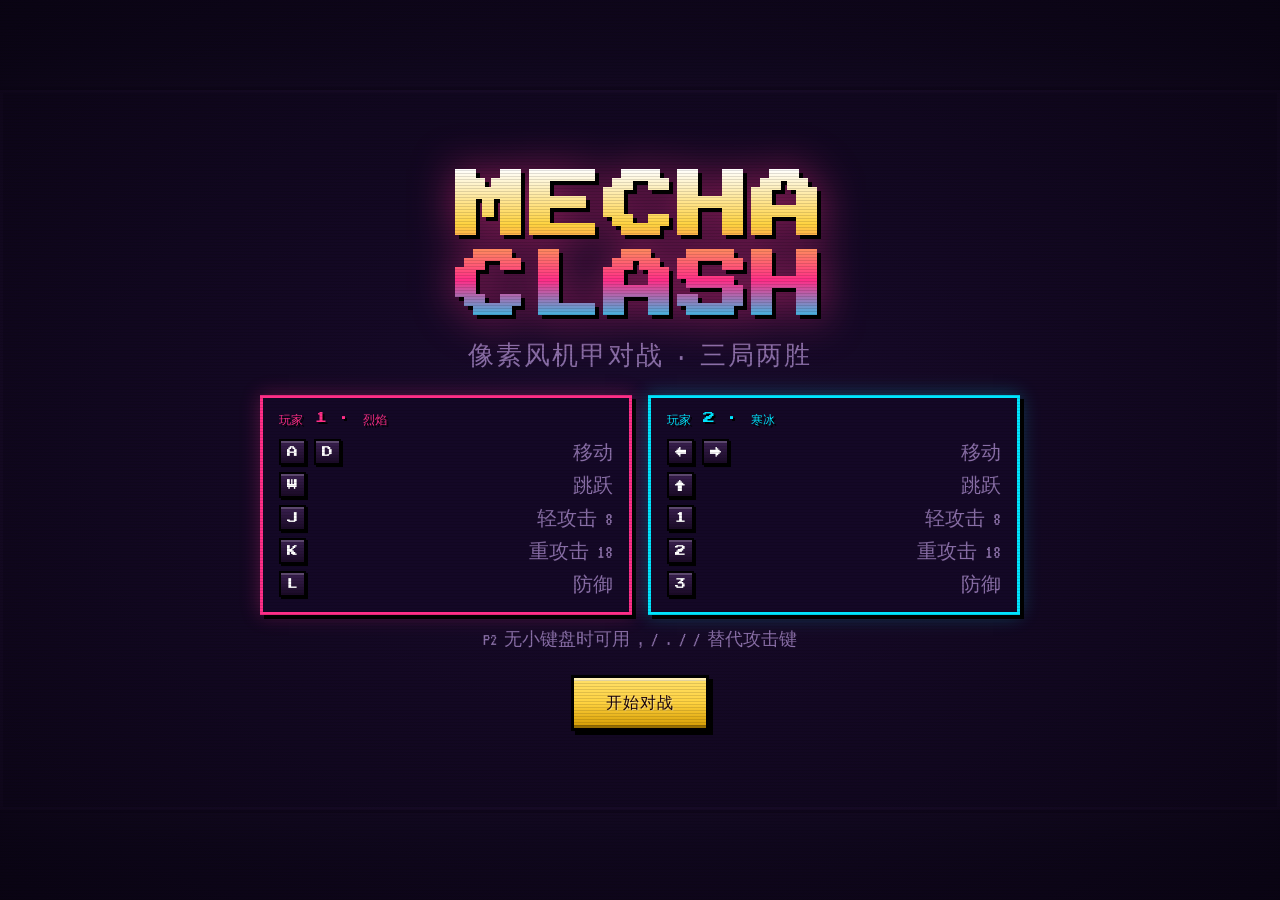
==== index.html @ 0549a58d "Add files via upload" ====
<!DOCTYPE html>
<html lang="zh-CN">
  <head>
    <meta charset="UTF-8" />
    <meta name="viewport" content="width=device-width, initial-scale=1.0" />
    <title>MECHA CLASH - 像素风机甲对战</title>
    <link rel="preconnect" href="https://fonts.googleapis.com" />
    <link rel="preconnect" href="https://fonts.gstatic.com" crossorigin />
    <link
      href="https://fonts.googleapis.com/css2?family=Press+Start+2P&family=VT323&display=swap"
      rel="stylesheet"
    />
    <link rel="stylesheet" href="css/style.css" />
  </head>
  <body>
    <div id="app">
      <!-- 游戏画布 -->
      <canvas id="game" width="960" height="540"></canvas>

      <!-- HUD 叠层 -->
      <div id="hud" class="hidden">
        <div class="hud-top">
          <!-- P1 -->
          <div class="player-hud left">
            <div class="player-name p1-color">P1 烈焰</div>
            <div class="bar hp-bar">
              <div class="bar-fill hp-fill p1" id="hp1"></div>
            </div>
            <div class="bar stam-bar">
              <div class="bar-fill stam-fill" id="stam1"></div>
            </div>
          </div>
          <!-- 中央信息 -->
          <div class="center-info">
            <div class="round-label" id="roundText">ROUND 1</div>
            <div class="win-dots">
              <span class="dot p1-color" id="dot-p1-1"></span>
              <span class="dot p1-color" id="dot-p1-2"></span>
              <span class="timer" id="timer">60</span>
              <span class="dot p2-color" id="dot-p2-1"></span>
              <span class="dot p2-color" id="dot-p2-2"></span>
            </div>
          </div>
          <!-- P2 -->
          <div class="player-hud right">
            <div class="player-name p2-color">P2 寒冰</div>
            <div class="bar hp-bar reverse">
              <div class="bar-fill hp-fill p2" id="hp2"></div>
            </div>
            <div class="bar stam-bar reverse">
              <div class="bar-fill stam-fill" id="stam2"></div>
            </div>
          </div>
        </div>

        <!-- 倒计时 -->
        <div id="countdown-overlay" class="hidden">
          <span id="countdown-text"></span>
        </div>
      </div>

      <!-- 开始界面 -->
      <div id="menu" class="screen">
        <div class="menu-inner">
          <div class="title-glow">
            <h1 class="game-title">MECHA<br />CLASH</h1>
          </div>
          <p class="subtitle">像素风机甲对战 · 三局两胜</p>

          <div class="controls-grid">
            <div class="ctrl-card p1-border">
              <div class="ctrl-title p1-color">玩家 1 · 烈焰</div>
              <div class="ctrl-row"><kbd>A</kbd><kbd>D</kbd><span>移动</span></div>
              <div class="ctrl-row"><kbd>W</kbd><span>跳跃</span></div>
              <div class="ctrl-row"><kbd>J</kbd><span>轻攻击 8</span></div>
              <div class="ctrl-row"><kbd>K</kbd><span>重攻击 18</span></div>
              <div class="ctrl-row"><kbd>L</kbd><span>防御</span></div>
            </div>
            <div class="ctrl-card p2-border">
              <div class="ctrl-title p2-color">玩家 2 · 寒冰</div>
              <div class="ctrl-row"><kbd>←</kbd><kbd>→</kbd><span>移动</span></div>
              <div class="ctrl-row"><kbd>↑</kbd><span>跳跃</span></div>
              <div class="ctrl-row"><kbd>1</kbd><span>轻攻击 8</span></div>
              <div class="ctrl-row"><kbd>2</kbd><span>重攻击 18</span></div>
              <div class="ctrl-row"><kbd>3</kbd><span>防御</span></div>
            </div>
          </div>
          <p class="hint">P2 无小键盘时可用 , / . / / 替代攻击键</p>

          <button id="start-btn" class="pixel-btn">开始对战</button>
        </div>
      </div>

      <!-- 结算界面 -->
      <div id="result" class="screen hidden">
        <div class="menu-inner">
          <h2 id="result-text" class="ko-text">K.O.</h2>
          <p id="winner-text" class="winner-text"></p>
          <div class="btn-row">
            <button id="rematch-btn" class="pixel-btn">再战一局</button>
            <button id="menu-btn" class="pixel-btn ghost">返回主菜单</button>
          </div>
        </div>
      </div>
    </div>

    <!-- 脚本按依赖顺序加载 -->
    <script src="js/constants.js"></script>
    <script src="js/InputManager.js"></script>
    <script src="js/Mecha.js"></script>
    <script src="js/PixelArt.js"></script>
    <script src="js/ParticleSystem.js"></script>
    <script src="js/Renderer.js"></script>
    <script src="js/GameEngine.js"></script>
    <script src="js/main.js"></script>
  </body>
</html>
---- css/style.css ----
/* ===== 全局重置与基础 ===== */
* {
  margin: 0;
  padding: 0;
  box-sizing: border-box;
}

:root {
  --bg: #0a0414;
  --p1: #ff2e88;
  --p2: #00e5ff;
  --gold: #ffd23f;
  --text: #f4e9ff;
  --dim: #8a6fa8;
  --hp-back: #2a1130;
  --stam: #7cff5a;
  --panel: rgba(20, 8, 38, 0.92);
  --border-light: #4a2a6a;
}

html,
body {
  width: 100%;
  height: 100%;
  background: var(--bg);
  color: var(--text);
  font-family: "VT323", monospace;
  overflow: hidden;
  -webkit-font-smoothing: none;
  font-smooth: never;
  image-rendering: pixelated;
}

#app {
  position: relative;
  width: 100vw;
  height: 100vh;
  display: flex;
  align-items: center;
  justify-content: center;
  background: radial-gradient(
      ellipse at center,
      #1a0b2e 0%,
      #0a0414 70%,
      #000000 100%
    );
}

/* 全局 CRT 扫描线 */
#app::after {
  content: "";
  position: fixed;
  inset: 0;
  pointer-events: none;
  background: repeating-linear-gradient(
    0deg,
    rgba(0, 0, 0, 0.12) 0px,
    rgba(0, 0, 0, 0.12) 1px,
    transparent 1px,
    transparent 3px
  );
  z-index: 100;
  mix-blend-mode: multiply;
}

/* ===== 画布 ===== */
#game {
  width: min(100vw, calc(100vh * 16 / 9));
  height: min(calc(100vw * 9 / 16), 100vh);
  image-rendering: pixelated;
  image-rendering: crisp-edges;
  background: #1a0b2e;
  border: 3px solid var(--border-light);
  box-shadow:
    0 0 0 3px #000,
    0 0 40px rgba(255, 46, 136, 0.25),
    0 0 80px rgba(0, 229, 255, 0.18);
}

.hidden {
  display: none !important;
}

/* ===== HUD ===== */
#hud {
  position: absolute;
  top: 50%;
  left: 50%;
  width: min(100vw, calc(100vh * 16 / 9));
  height: min(calc(100vw * 9 / 16), 100vh);
  transform: translate(-50%, -50%);
  pointer-events: none;
}

.hud-top {
  position: absolute;
  inset: 0;
  display: flex;
  justify-content: space-between;
  align-items: flex-start;
  padding: 18px 22px 0;
  gap: 12px;
}

.player-hud {
  width: 38%;
  display: flex;
  flex-direction: column;
  gap: 4px;
}
.player-hud.right {
  align-items: flex-end;
}

.player-name {
  font-family: "Press Start 2P", monospace;
  font-size: 12px;
  letter-spacing: 1px;
  text-shadow: 2px 2px 0 #000;
  margin-bottom: 2px;
}

.bar {
  width: 100%;
  height: 16px;
  background: var(--hp-back);
  border: 2px solid #000;
  box-shadow:
    inset 0 0 0 1px rgba(255, 255, 255, 0.15),
    2px 2px 0 rgba(0, 0, 0, 0.6);
  position: relative;
  overflow: hidden;
}
.bar.stam-bar {
  height: 7px;
  margin-top: 1px;
}
.bar.reverse .bar-fill {
  right: 0;
  left: auto;
}

.bar-fill {
  position: absolute;
  top: 0;
  left: 0;
  height: 100%;
  transition: width 0.12s linear;
}
.hp-fill.p1 {
  background: linear-gradient(
    180deg,
    var(--p1) 0%,
    #ff5fa8 45%,
    #b3165f 100%
  );
  box-shadow: inset 0 -3px 0 rgba(0, 0, 0, 0.35);
}
.hp-fill.p2 {
  background: linear-gradient(
    180deg,
    var(--p2) 0%,
    #7af3ff 45%,
    #0094a8 100%
  );
  box-shadow: inset 0 -3px 0 rgba(0, 0, 0, 0.35);
}
.stam-fill {
  background: linear-gradient(180deg, #b6ff8a 0%, var(--stam) 50%, #2fa81f 100%);
}

/* 中央信息 */
.center-info {
  display: flex;
  flex-direction: column;
  align-items: center;
  gap: 6px;
  padding-top: 2px;
}
.round-label {
  font-family: "Press Start 2P", monospace;
  font-size: 11px;
  color: var(--gold);
  text-shadow: 2px 2px 0 #000;
  letter-spacing: 1px;
}
.win-dots {
  display: flex;
  align-items: center;
  gap: 8px;
}
.dot {
  width: 12px;
  height: 12px;
  background: #1a0a24;
  border: 2px solid #000;
  box-shadow: inset 0 0 0 1px rgba(255, 255, 255, 0.1);
  transform: rotate(45deg);
}
.dot.on.p1-color {
  background: var(--p1);
  box-shadow: 0 0 8px var(--p1);
}
.dot.on.p2-color {
  background: var(--p2);
  box-shadow: 0 0 8px var(--p2);
}
.timer {
  font-family: "Press Start 2P", monospace;
  font-size: 18px;
  color: var(--text);
  text-shadow: 2px 2px 0 #000;
  min-width: 34px;
  text-align: center;
}

/* 倒计时 */
#countdown-overlay {
  position: absolute;
  inset: 0;
  display: flex;
  align-items: center;
  justify-content: center;
  pointer-events: none;
  z-index: 40;
}
#countdown-text {
  font-family: "Press Start 2P", monospace;
  font-size: 160px;
  color: var(--gold);
  text-shadow:
    6px 6px 0 #000,
    0 0 40px rgba(255, 210, 63, 0.9),
    0 0 80px rgba(255, 46, 136, 0.5);
  letter-spacing: 4px;
}
#countdown-text.pop {
  animation: countdownPop 0.6s cubic-bezier(0.34, 1.56, 0.64, 1);
}
@keyframes countdownPop {
  0% {
    transform: scale(2.4);
    opacity: 0;
  }
  50% {
    transform: scale(1.1);
    opacity: 1;
  }
  100% {
    transform: scale(1);
    opacity: 1;
  }
}

.p1-color {
  color: var(--p1);
}
.p2-color {
  color: var(--p2);
}

/* ===== 全屏界面（菜单/结算） ===== */
.screen {
  position: absolute;
  inset: 0;
  display: flex;
  align-items: center;
  justify-content: center;
  background: radial-gradient(
    ellipse at center,
    rgba(26, 11, 46, 0.82) 0%,
    rgba(10, 4, 20, 0.96) 100%
  );
  z-index: 50;
  pointer-events: auto;
  padding: 20px;
}
.menu-inner {
  display: flex;
  flex-direction: column;
  align-items: center;
  gap: 18px;
  max-width: 760px;
  width: 100%;
}

/* 标题 */
.title-glow {
  text-align: center;
  animation: titleBreathe 2.4s ease-in-out infinite;
}
.game-title {
  font-family: "Press Start 2P", monospace;
  font-size: clamp(34px, 7vw, 72px);
  line-height: 1.1;
  letter-spacing: 2px;
  background: linear-gradient(
    180deg,
    #fff 0%,
    var(--gold) 35%,
    var(--p1) 70%,
    var(--p2) 100%
  );
  -webkit-background-clip: text;
  background-clip: text;
  -webkit-text-fill-color: transparent;
  filter: drop-shadow(4px 4px 0 #000) drop-shadow(0 0 20px rgba(255, 46, 136, 0.5));
}
@keyframes titleBreathe {
  0%,
  100% {
    transform: scale(1);
  }
  50% {
    transform: scale(1.04);
  }
}
.subtitle {
  font-family: "VT323", monospace;
  font-size: 26px;
  color: var(--dim);
  letter-spacing: 2px;
  margin-top: -8px;
}

/* 操作卡片 */
.controls-grid {
  display: grid;
  grid-template-columns: 1fr 1fr;
  gap: 16px;
  width: 100%;
  margin-top: 4px;
}
.ctrl-card {
  background: var(--panel);
  border: 3px solid var(--border-light);
  padding: 14px 16px;
  display: flex;
  flex-direction: column;
  gap: 6px;
  box-shadow: 4px 4px 0 rgba(0, 0, 0, 0.6);
}
.ctrl-card.p1-border {
  border-color: var(--p1);
  box-shadow: 4px 4px 0 #000, 0 0 18px rgba(255, 46, 136, 0.3);
}
.ctrl-card.p2-border {
  border-color: var(--p2);
  box-shadow: 4px 4px 0 #000, 0 0 18px rgba(0, 229, 255, 0.3);
}
.ctrl-title {
  font-family: "Press Start 2P", monospace;
  font-size: 12px;
  margin-bottom: 4px;
  text-shadow: 2px 2px 0 #000;
}
.ctrl-row {
  display: flex;
  align-items: center;
  gap: 8px;
  font-size: 22px;
  color: var(--text);
}
.ctrl-row span {
  margin-left: auto;
  color: var(--dim);
  font-size: 20px;
}
kbd {
  display: inline-block;
  min-width: 26px;
  height: 26px;
  padding: 0 6px;
  font-family: "Press Start 2P", monospace;
  font-size: 11px;
  line-height: 24px;
  text-align: center;
  color: #fff;
  background: linear-gradient(180deg, #3a2050 0%, #1a0a26 100%);
  border: 2px solid #000;
  box-shadow:
    inset 0 2px 0 rgba(255, 255, 255, 0.18),
    2px 2px 0 #000;
}
.hint {
  font-size: 18px;
  color: var(--dim);
  margin-top: -6px;
}

/* 像素按钮 */
.pixel-btn {
  font-family: "Press Start 2P", monospace;
  font-size: 16px;
  color: #1a0410;
  background: linear-gradient(180deg, #ffe06b 0%, var(--gold) 50%, #d49a00 100%);
  border: 3px solid #000;
  padding: 14px 32px;
  cursor: pointer;
  letter-spacing: 1px;
  box-shadow:
    inset 0 3px 0 rgba(255, 255, 255, 0.5),
    inset 0 -3px 0 rgba(0, 0, 0, 0.3),
    4px 4px 0 #000;
  transition: transform 0.08s, box-shadow 0.08s;
  text-shadow: 1px 1px 0 rgba(255, 255, 255, 0.3);
  margin-top: 6px;
}
.pixel-btn:hover {
  transform: translate(-2px, -2px);
  box-shadow:
    inset 0 3px 0 rgba(255, 255, 255, 0.5),
    inset 0 -3px 0 rgba(0, 0, 0, 0.3),
    6px 6px 0 #000,
    0 0 20px rgba(255, 210, 63, 0.6);
}
.pixel-btn:active {
  transform: translate(2px, 2px);
  box-shadow:
    inset 0 3px 0 rgba(255, 255, 255, 0.3),
    2px 2px 0 #000;
}
.pixel-btn.ghost {
  background: linear-gradient(180deg, #3a2050 0%, #1a0a26 100%);
  color: var(--text);
  box-shadow:
    inset 0 3px 0 rgba(255, 255, 255, 0.12),
    inset 0 -3px 0 rgba(0, 0, 0, 0.4),
    4px 4px 0 #000;
}
.pixel-btn.ghost:hover {
  box-shadow:
    inset 0 3px 0 rgba(255, 255, 255, 0.12),
    inset 0 -3px 0 rgba(0, 0, 0, 0.4),
    6px 6px 0 #000,
    0 0 18px rgba(138, 111, 168, 0.5);
}

/* 结算界面 */
.ko-text {
  font-family: "Press Start 2P", monospace;
  font-size: clamp(48px, 10vw, 110px);
  color: var(--gold);
  text-shadow:
    6px 6px 0 #000,
    0 0 40px rgba(255, 210, 63, 0.8);
  letter-spacing: 4px;
}
.ko-text.pop {
  animation: koPop 0.6s cubic-bezier(0.34, 1.56, 0.64, 1);
}
@keyframes koPop {
  0% {
    transform: scale(0) rotate(-20deg);
    opacity: 0;
  }
  60% {
    transform: scale(1.3) rotate(5deg);
  }
  100% {
    transform: scale(1) rotate(0);
    opacity: 1;
  }
}
.winner-text {
  font-size: 30px;
  color: var(--text);
  letter-spacing: 1px;
  text-shadow: 2px 2px 0 #000;
}
.btn-row {
  display: flex;
  gap: 16px;
  flex-wrap: wrap;
  justify-content: center;
  margin-top: 10px;
}

/* 窄屏提示 */
@media (max-width: 640px) {
  .controls-grid {
    grid-template-columns: 1fr;
  }
  .ctrl-row {
    font-size: 18px;
  }
}
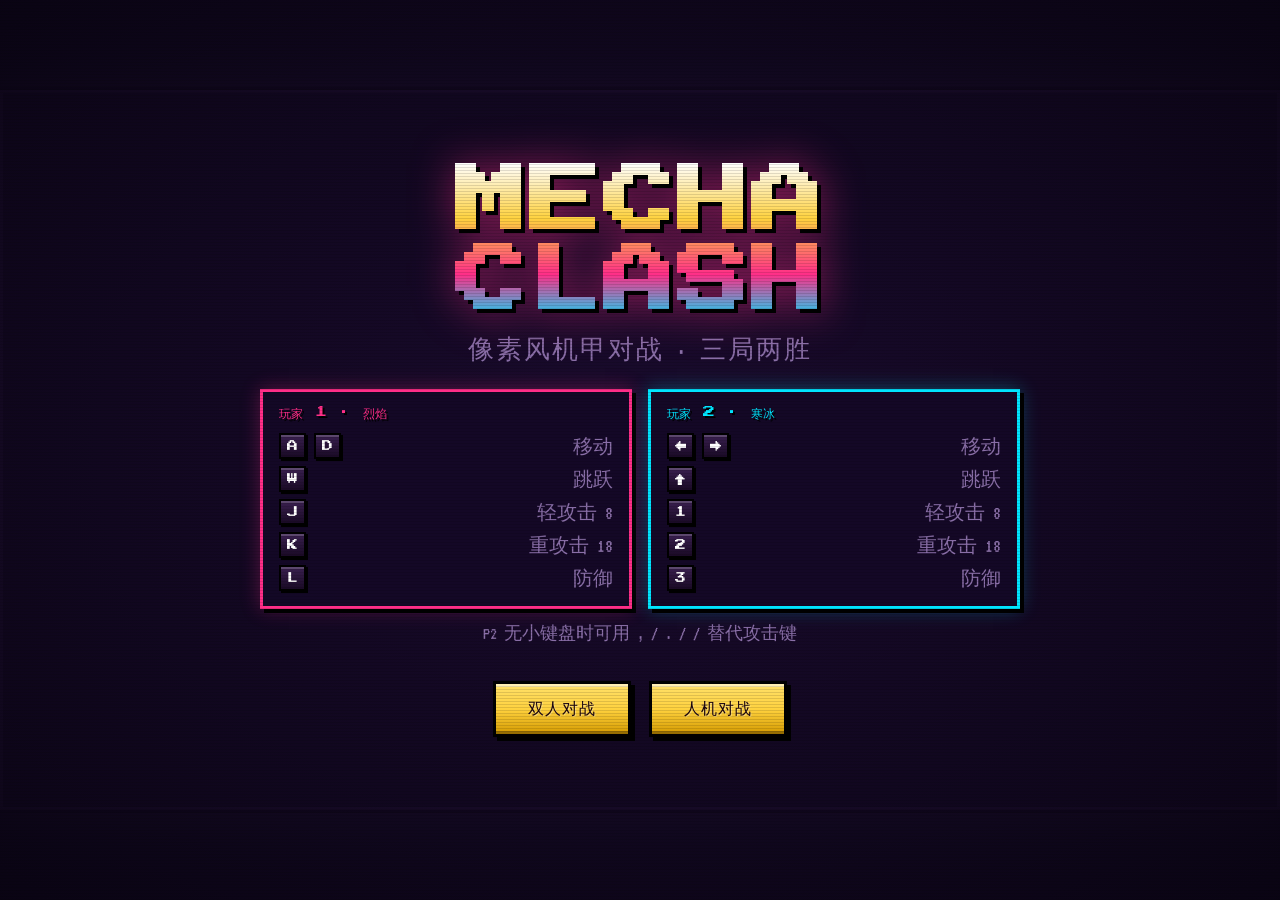
==== commit bcb291db: "Add files via upload" ====
--- a/index.html
+++ b/index.html
@@ -43,7 +43,7 @@
           </div>
           <!-- P2 -->
           <div class="player-hud right">
-            <div class="player-name p2-color">P2 寒冰</div>
+            <div class="player-name p2-color" id="p2-name">P2 寒冰</div>
             <div class="bar hp-bar reverse">
               <div class="bar-fill hp-fill p2" id="hp2"></div>
             </div>
@@ -57,6 +57,20 @@
         <div id="countdown-overlay" class="hidden">
           <span id="countdown-text"></span>
         </div>
+
+        <!-- 触屏控制（仅移动端显示） -->
+        <div id="touch-controls" class="hidden">
+          <div class="touch-pad left-pad">
+            <button id="t-left" class="touch-btn dir-btn">◀</button>
+            <button id="t-right" class="touch-btn dir-btn">▶</button>
+          </div>
+          <div class="touch-pad right-pad">
+            <button id="t-light" class="touch-btn act-btn light-btn">轻</button>
+            <button id="t-heavy" class="touch-btn act-btn heavy-btn">重</button>
+            <button id="t-jump" class="touch-btn act-btn jump-btn">跳</button>
+            <button id="t-block" class="touch-btn act-btn block-btn">防</button>
+          </div>
+        </div>
       </div>
 
       <!-- 开始界面 -->
@@ -67,7 +81,7 @@
           </div>
           <p class="subtitle">像素风机甲对战 · 三局两胜</p>
 
-          <div class="controls-grid">
+          <div class="controls-grid" id="ctrl-p1">
             <div class="ctrl-card p1-border">
               <div class="ctrl-title p1-color">玩家 1 · 烈焰</div>
               <div class="ctrl-row"><kbd>A</kbd><kbd>D</kbd><span>移动</span></div>
@@ -76,7 +90,7 @@
               <div class="ctrl-row"><kbd>K</kbd><span>重攻击 18</span></div>
               <div class="ctrl-row"><kbd>L</kbd><span>防御</span></div>
             </div>
-            <div class="ctrl-card p2-border">
+            <div class="ctrl-card p2-border" id="ctrl-p2">
               <div class="ctrl-title p2-color">玩家 2 · 寒冰</div>
               <div class="ctrl-row"><kbd>←</kbd><kbd>→</kbd><span>移动</span></div>
               <div class="ctrl-row"><kbd>↑</kbd><span>跳跃</span></div>
@@ -85,9 +99,13 @@
               <div class="ctrl-row"><kbd>3</kbd><span>防御</span></div>
             </div>
           </div>
-          <p class="hint">P2 无小键盘时可用 , / . / / 替代攻击键</p>
+          <p class="hint" id="hint-text">P2 无小键盘时可用 , / . / / 替代攻击键</p>
 
-          <button id="start-btn" class="pixel-btn">开始对战</button>
+          <div class="mode-select">
+            <button id="pvp-btn" class="pixel-btn">双人对战</button>
+            <button id="pve-btn" class="pixel-btn">人机对战</button>
+          </div>
+          <p class="hint touch-hint hidden" id="touch-hint">移动端推荐横屏体验</p>
         </div>
       </div>
 
@@ -108,6 +126,7 @@
     <script src="js/constants.js"></script>
     <script src="js/InputManager.js"></script>
     <script src="js/Mecha.js"></script>
+    <script src="js/AIController.js"></script>
     <script src="js/PixelArt.js"></script>
     <script src="js/ParticleSystem.js"></script>
     <script src="js/Renderer.js"></script>
--- a/css/style.css
+++ b/css/style.css
@@ -485,3 +485,94 @@
     font-size: 18px;
   }
 }
+
+/* ===== 模式选择 ===== */
+.mode-select {
+  display: flex;
+  gap: 18px;
+  justify-content: center;
+  flex-wrap: wrap;
+  margin-top: 18px;
+}
+.mode-select .pixel-btn {
+  margin-top: 0;
+}
+
+/* ===== 触屏控制 ===== */
+#touch-controls {
+  position: absolute;
+  left: 0;
+  right: 0;
+  bottom: 0;
+  display: flex;
+  justify-content: space-between;
+  align-items: flex-end;
+  padding: 14px 18px;
+  pointer-events: none;
+  z-index: 50;
+}
+.touch-pad {
+  display: flex;
+  gap: 12px;
+  pointer-events: none;
+}
+.right-pad {
+  flex-wrap: wrap;
+  max-width: 220px;
+  justify-content: flex-end;
+}
+.touch-btn {
+  width: 64px;
+  height: 64px;
+  border-radius: 50%;
+  border: 3px solid #000;
+  font-family: "Press Start 2P", monospace;
+  font-size: 16px;
+  color: #1a0410;
+  pointer-events: auto;
+  user-select: none;
+  -webkit-user-select: none;
+  -webkit-tap-highlight-color: transparent;
+  touch-action: none;
+  cursor: pointer;
+  box-shadow: 3px 3px 0 #000;
+  transition: transform 0.05s, box-shadow 0.05s;
+}
+.touch-btn:active {
+  transform: translate(2px, 2px);
+  box-shadow: 1px 1px 0 #000;
+}
+.dir-btn {
+  background: linear-gradient(180deg, #6a4a8a 0%, #4a2a6a 100%);
+  color: var(--text);
+}
+.act-btn {
+  color: #1a0410;
+}
+.light-btn {
+  background: linear-gradient(180deg, #ff7ab8 0%, #ff2e88 100%);
+}
+.heavy-btn {
+  background: linear-gradient(180deg, #ffe06b 0%, var(--gold) 100%);
+}
+.jump-btn {
+  background: linear-gradient(180deg, #7cff5a 0%, #4ad02a 100%);
+}
+.block-btn {
+  background: linear-gradient(180deg, #7af3ff 0%, #00e5ff 100%);
+}
+
+/* 移动端：放大触屏按钮，优化手感 */
+@media (max-width: 900px) {
+  #touch-controls {
+    padding: 10px 12px;
+  }
+  .touch-btn {
+    width: 58px;
+    height: 58px;
+    font-size: 14px;
+  }
+  .touch-pad {
+    gap: 10px;
+  }
+}
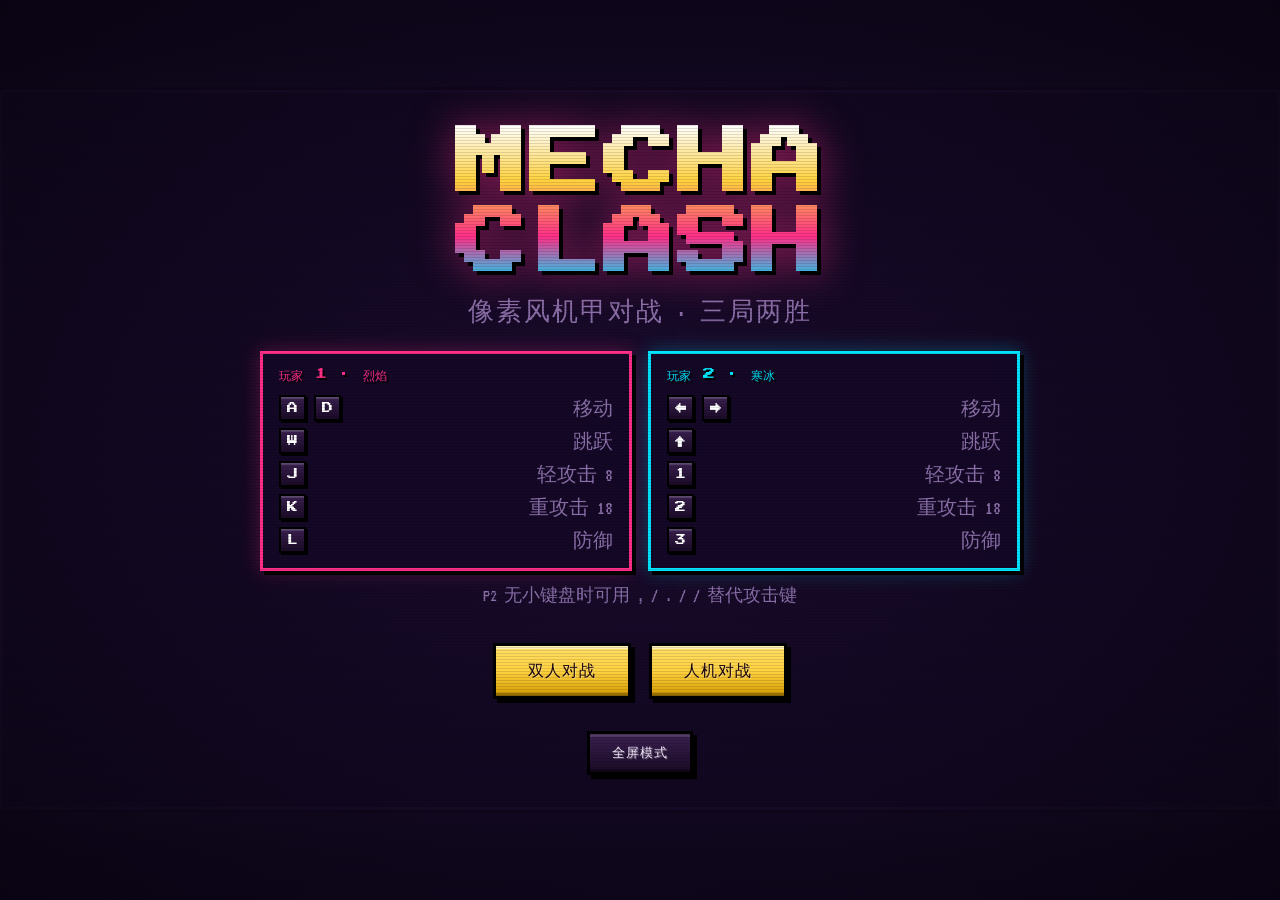
==== commit d24bbf7c: "Add files via upload" ====
--- a/index.html
+++ b/index.html
@@ -2,7 +2,10 @@
 <html lang="zh-CN">
   <head>
     <meta charset="UTF-8" />
-    <meta name="viewport" content="width=device-width, initial-scale=1.0" />
+    <meta
+      name="viewport"
+      content="width=device-width, initial-scale=1.0, maximum-scale=1.0, user-scalable=no, viewport-fit=cover"
+    />
     <title>MECHA CLASH - 像素风机甲对战</title>
     <link rel="preconnect" href="https://fonts.googleapis.com" />
     <link rel="preconnect" href="https://fonts.gstatic.com" crossorigin />
@@ -58,6 +61,9 @@
           <span id="countdown-text"></span>
         </div>
 
+        <!-- 全屏切换按钮（游戏中） -->
+        <button id="fs-toggle" class="fs-toggle hidden" title="全屏切换">⛶</button>
+
         <!-- 触屏控制（仅移动端显示） -->
         <div id="touch-controls" class="hidden">
           <div class="touch-pad left-pad">
@@ -105,7 +111,8 @@
             <button id="pvp-btn" class="pixel-btn">双人对战</button>
             <button id="pve-btn" class="pixel-btn">人机对战</button>
           </div>
-          <p class="hint touch-hint hidden" id="touch-hint">移动端推荐横屏体验</p>
+          <button id="fullscreen-btn" class="pixel-btn ghost fs-btn">全屏模式</button>
+          <p class="hint touch-hint hidden" id="touch-hint">移动端：点全屏按钮横屏体验</p>
         </div>
       </div>
 
--- a/css/style.css
+++ b/css/style.css
@@ -34,7 +34,9 @@
 #app {
   position: relative;
   width: 100vw;
+  width: 100dvw;
   height: 100vh;
+  height: 100dvh;
   display: flex;
   align-items: center;
   justify-content: center;
@@ -66,7 +68,9 @@
 /* ===== 画布 ===== */
 #game {
   width: min(100vw, calc(100vh * 16 / 9));
+  width: min(100dvw, calc(100dvh * 16 / 9));
   height: min(calc(100vw * 9 / 16), 100vh);
+  height: min(calc(100dvw * 9 / 16), 100dvh);
   image-rendering: pixelated;
   image-rendering: crisp-edges;
   background: #1a0b2e;
@@ -87,7 +91,9 @@
   top: 50%;
   left: 50%;
   width: min(100vw, calc(100vh * 16 / 9));
+  width: min(100dvw, calc(100dvh * 16 / 9));
   height: min(calc(100vw * 9 / 16), 100vh);
+  height: min(calc(100dvw * 9 / 16), 100dvh);
   transform: translate(-50%, -50%);
   pointer-events: none;
 }
@@ -576,3 +582,68 @@
     gap: 10px;
   }
 }
+
+/* ===== 全屏按钮 ===== */
+.fs-btn {
+  margin-top: 14px;
+  font-size: 13px;
+  padding: 10px 22px;
+}
+
+/* 游戏内右上角全屏切换 */
+.fs-toggle {
+  position: absolute;
+  top: 10px;
+  right: 12px;
+  width: 34px;
+  height: 34px;
+  border: 2px solid #000;
+  background: rgba(20, 8, 38, 0.85);
+  color: var(--gold);
+  font-size: 18px;
+  cursor: pointer;
+  pointer-events: auto;
+  z-index: 60;
+  display: flex;
+  align-items: center;
+  justify-content: center;
+  padding: 0;
+  line-height: 1;
+  -webkit-tap-highlight-color: transparent;
+}
+.fs-toggle:active {
+  background: rgba(74, 42, 106, 0.95);
+}
+
+/* 全屏状态下：隐藏边框与外发光，让画面占满 */
+:fullscreen #game,
+:-webkit-full-screen #game {
+  border: none;
+  box-shadow: none;
+}
+:fullscreen #app,
+:-webkit-full-screen #app {
+  background: #000;
+}
+
+/* 移动端横屏：缩小 HUD 字号避免溢出 */
+@media (max-width: 900px) and (orientation: landscape) {
+  .player-name {
+    font-size: 10px;
+  }
+  .bar {
+    height: 12px;
+  }
+  .bar.stam-bar {
+    height: 5px;
+  }
+  .hud-top {
+    padding: 8px 12px 0;
+  }
+  .center-info {
+    min-width: 90px;
+  }
+  .timer {
+    font-size: 18px;
+  }
+}
